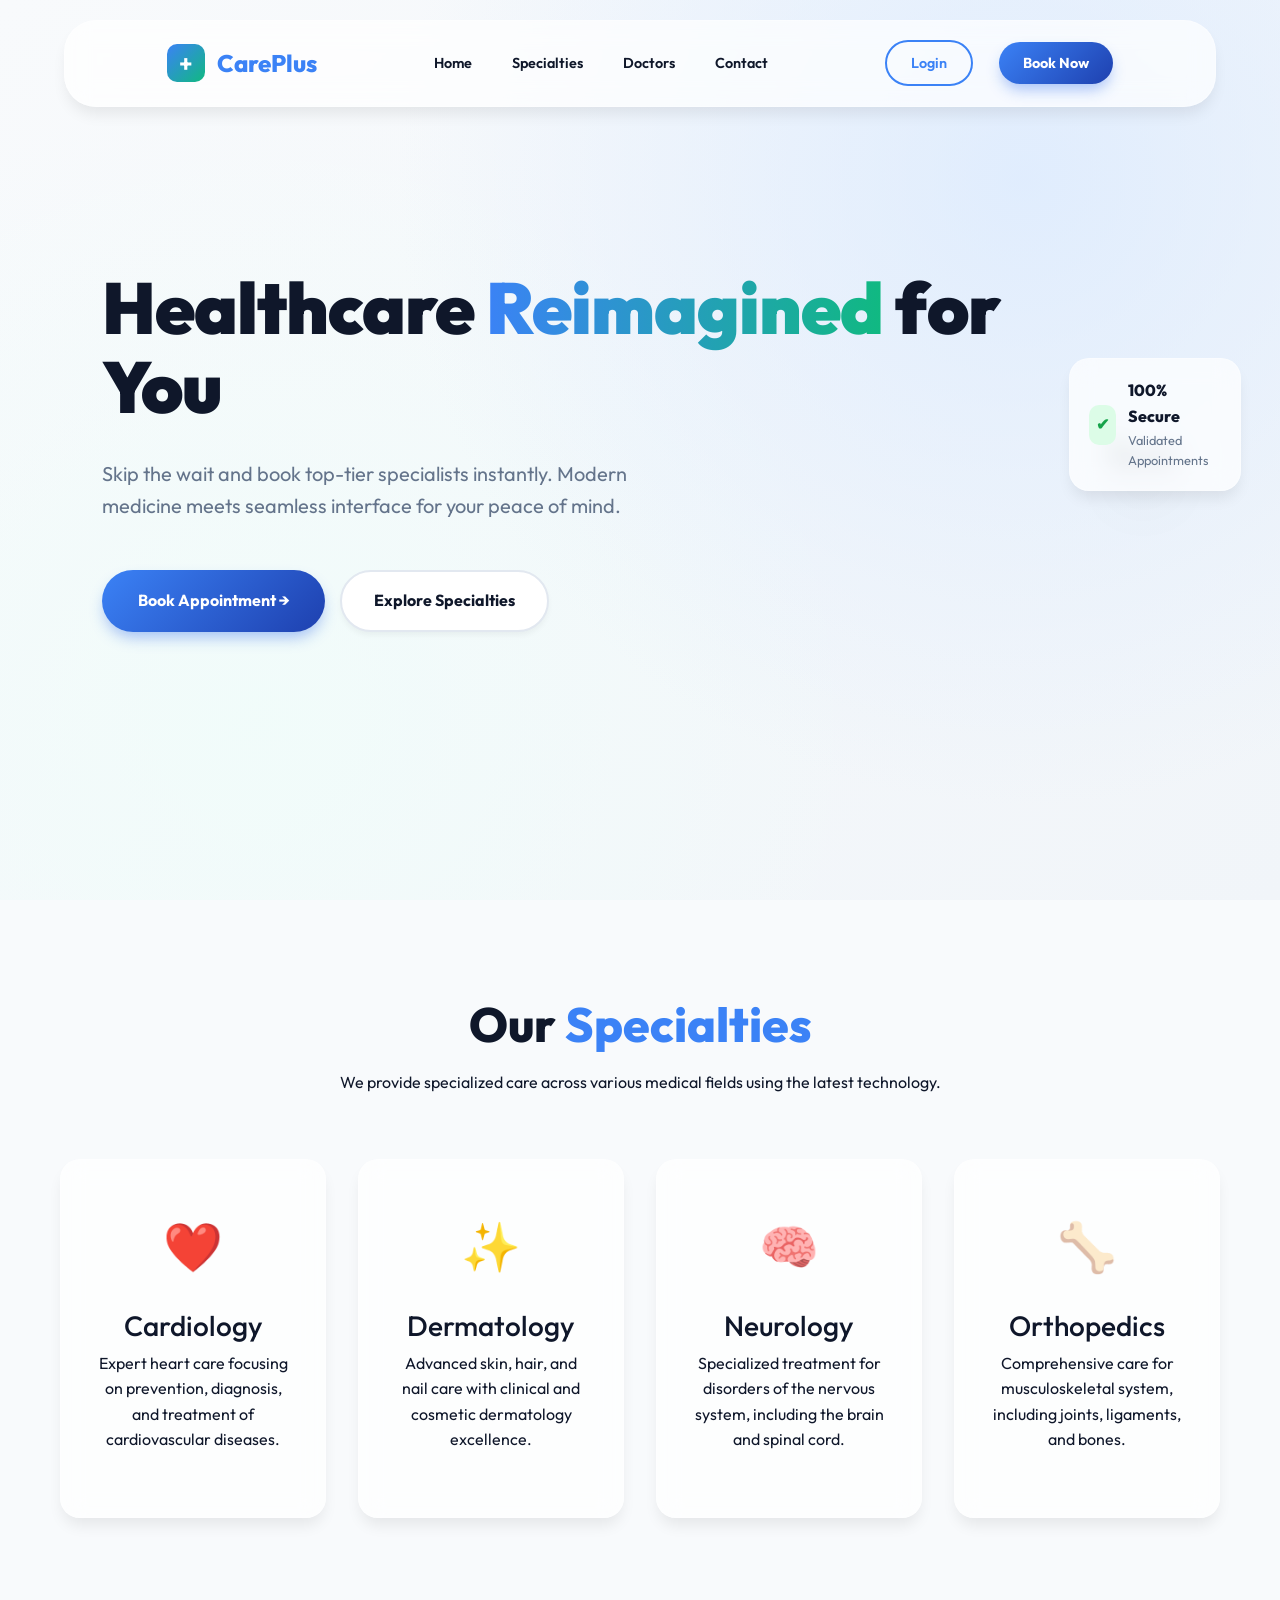
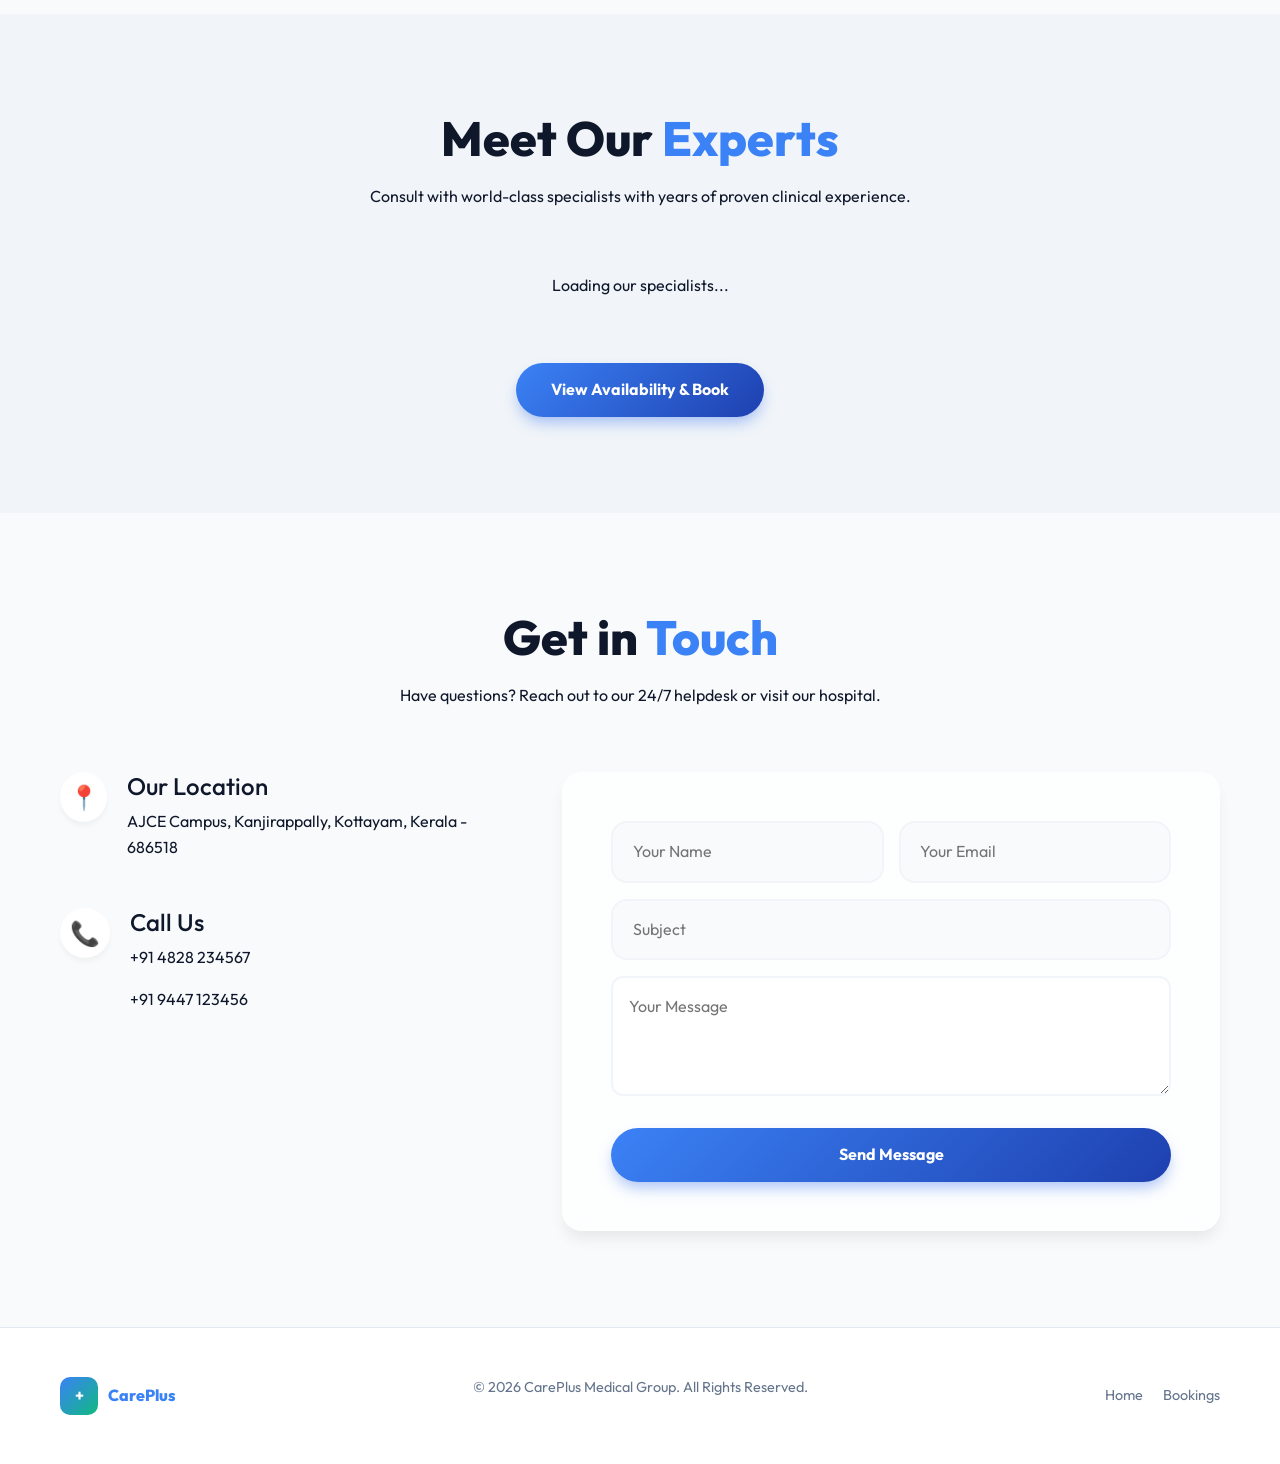
==== index.html @ 96ea24e7 "modified button handling" ====
<!DOCTYPE html>
<html lang="en">

<head>
    <meta charset="UTF-8">
    <meta name="viewport" content="width=device-width, initial-scale=1.0">
    <title>CarePlus - Modern Healthcare</title>
    <!-- Bootstrap 5 CSS - For: Jasir -->
    <link href="https://cdn.jsdelivr.net/npm/bootstrap@5.3.0/dist/css/bootstrap.min.css" rel="stylesheet">
    <link rel="stylesheet" href="css/style.css?v=2">
    <link href="https://fonts.googleapis.com/css2?family=Outfit:wght@300;400;500;600;700;800;900&display=swap"
        rel="stylesheet">
</head>

<body>
    <!-- Navigation -->
    <!-- Navigation - For: Jidhin (HTML) & Milan (UI) -->
    <nav class="glass-card">
        <a href="#home" class="logo">
            <div class="logo-icon">+</div> CarePlus
        </a>
        <div class="nav-links" id="navLinks">
            <a href="#home">Home</a>
            <a href="#specialty">Specialties</a>
            <a href="#doctors">Doctors</a>
            <a href="#contact">Contact</a>
            <a href="login.html" class="login-link mobile-only">Login</a>
            <a href="booking.html" class="btn-primary mobile-only" style="margin-top: 1rem;">Book Now</a>
        </div>
        <div class="nav-actions">
            <a href="login.html" class="btn-outline-primary desktop-only auth-btn" style="padding: 0.6rem 1.5rem; font-size: 0.9rem; margin-right: 10px; text-decoration: none; border-radius: 50px; border: 2px solid var(--primary-blue); color: var(--primary-blue); font-weight: 600; background: transparent; transition: all 0.3s ease;">Login</a>
            <a href="booking.html" class="btn-primary desktop-only"
                style="padding: 0.6rem 1.5rem; font-size: 0.9rem;">Book Now</a>
            <button class="mobile-menu-btn" id="menuBtn">
                <span></span>
                <span></span>
                <span></span>
            </button>
        </div>
    </nav>

    <!-- Hero Section -->
    <section class="hero" id="home">
        <div class="hero-content">
            <h1>Healthcare <span>Reimagined</span> for You</h1>
            <p>Skip the wait and book top-tier specialists instantly. Modern medicine meets seamless interface for your
                peace of mind.</p>
            <div style="display: flex; gap: 15px;">
                <a href="booking.html" class="btn-primary">Book Appointment →</a>
                <a href="#specialty" class="btn-secondary" style="border-radius: 50px; padding: 1rem 2rem;">Explore
                    Specialties</a>
            </div>
        </div>
        <div class="hero-image">
            <div class="image-container">
                <img src="https://images.unsplash.com/photo-1519494026892-80bbd2d6fd0d?auto=format&fit=crop&w=1000&q=80"
                    alt="Specialist" class="main-img">
                <div class="floating-card glass-card">
                    <div
                        style="background: #DCFCE7; color: #16A34A; border-radius: 10px; width: 40px; height: 40px; display: flex; align-items: center; justify-content: center; font-weight: bold;">
                        ✔</div>
                    <div>
                        <div style="font-weight: 800; font-size: 1rem;">100% Secure</div>
                        <div style="font-size: 0.8rem; color: #64748B;">Validated Appointments</div>
                    </div>
                </div>
            </div>
        </div>
    </section>

    <!-- Specialty Section -->
    <section class="section-padding" id="specialty">
        <div class="container">
            <div class="section-header">
                <h2>Our <span>Specialties</span></h2>
                <p>We provide specialized care across various medical fields using the latest technology.</p>
            </div>
            <div class="specialty-grid">
                <div class="spec-card glass-card">
                    <div class="spec-icon">❤️</div>
                    <h3>Cardiology</h3>
                    <p>Expert heart care focusing on prevention, diagnosis, and treatment of cardiovascular diseases.
                    </p>
                </div>
                <div class="spec-card glass-card">
                    <div class="spec-icon">✨</div>
                    <h3>Dermatology</h3>
                    <p>Advanced skin, hair, and nail care with clinical and cosmetic dermatology excellence.</p>
                </div>
                <div class="spec-card glass-card">
                    <div class="spec-icon">🧠</div>
                    <h3>Neurology</h3>
                    <p>Specialized treatment for disorders of the nervous system, including the brain and spinal cord.
                    </p>
                </div>
                <div class="spec-card glass-card">
                    <div class="spec-icon">🦴</div>
                    <h3>Orthopedics</h3>
                    <p>Comprehensive care for musculoskeletal system, including joints, ligaments, and bones.</p>
                </div>
            </div>
        </div>
    </section>

    <!-- Doctors Display Section -->
    <section class="section-padding" id="doctors" style="background: #F1F5F9;">
        <div class="container">
            <div class="section-header">
                <h2>Meet Our <span>Experts</span></h2>
                <p>Consult with world-class specialists with years of proven clinical experience.</p>
            </div>
            <div class="doctors-list-grid" id="homeDoctorsGrid">
                <!-- AJAX Injected Cards -->
                <p style="text-align: center; grid-column: 1/-1;">Loading our specialists...</p>
            </div>
            <div style="text-align: center; margin-top: 3rem;">
                <a href="booking.html" class="btn-primary">View Availability & Book</a>
            </div>
        </div>
    </section>

    <!-- Contact Section -->
    <section class="section-padding" id="contact">
        <div class="container">
            <div class="section-header">
                <h2>Get in <span>Touch</span></h2>
                <p>Have questions? Reach out to our 24/7 helpdesk or visit our hospital.</p>
            </div>
            <div class="contact-wrapper">
                <div class="contact-info">
                    <div class="contact-item">
                        <div class="contact-item-icon">📍</div>
                        <div>
                            <h4>Our Location</h4>
                            <p>AJCE Campus, Kanjirappally, Kottayam, Kerala - 686518</p>
                        </div>
                    </div>
                    <div class="contact-item">
                        <div class="contact-item-icon">📞</div>
                        <div>
                            <h4>Call Us</h4>
                            <p>+91 4828 234567</p>
                            <p>+91 9447 123456</p>
                        </div>
                    </div>
                </div>
                <form class="contact-form glass-card">
                    <div class="form-row">
                        <input type="text" placeholder="Your Name" required>
                        <input type="email" placeholder="Your Email" required>
                    </div>
                    <input type="text" placeholder="Subject" style="margin-top: 1rem;">
                    <textarea placeholder="Your Message"
                        style="margin-top: 1rem; width: 100%; height: 120px; padding: 1rem; border: 2px solid #F1F5F9; border-radius: 12px; font-family: inherit;"></textarea>
                    <button type="submit" class="btn-primary"
                        style="margin-top: 1.5rem; width: 100%; justify-content: center;">Send Message</button>
                </form>
            </div>
        </div>
    </section>

    <footer class="main-footer">
        <div class="container">
            <div class="footer-grid">
                <a href="#home" class="footer-logo">
                    <div class="logo-icon">+</div> CarePlus
                </a>
                <p style="color: var(--text-muted); font-size: 0.9rem;">&copy; 2026 CarePlus Medical Group. All Rights
                    Reserved.</p>
                <div style="display: flex; gap: 20px;">
                    <a href="#home" style="color: var(--text-muted); text-decoration: none; font-size: 0.9rem;">Home</a>
                    <a href="booking.html"
                        style="color: var(--text-muted); text-decoration: none; font-size: 0.9rem;">Bookings</a>
                </div>
            </div>
        </div>
    </footer>

    <!-- JQuery & Logic - For: Krishna (JS) & Joseph Mathew (jQuery) -->
    <script src="https://code.jquery.com/jquery-3.7.1.min.js"></script>
    <script src="js/auth.js?v=2"></script>
    <script src="js/script.js?v=3"></script>
    <script>
        $(document).ready(function () {
            $(window).scroll(function () {
                if ($(window).scrollTop() > 50) {
                    $('nav').addClass('nav-sticky');
                } else {
                    $('nav').removeClass('nav-sticky');
                }
            });
        });
    </script>
    <!-- Bootstrap 5.3 updated -->
    <script src="https://cdn.jsdelivr.net/npm/bootstrap@5.3.0/dist/bundle.min.js"></script>
</body>

</html>
---- css/style.css ----
/**
 * CarePlus Hospital System - Main Stylesheet
 * This file serves as the entry point for modularized CSS.
 * Teammates: Please edit the specific files in the /modules folder.
 */

 /*main css*/
/* 1. Base Styles & Global Variables */
@import 'modules/base.css';

/* 2. Navigation & Mobile Menu */
@import 'modules/nav.css';

/* 3. Layout Sections (Hero, Footer, Grids) */
@import 'modules/layout.css';

/* 4. UI Components (Buttons, Cards, Modals) */
@import 'modules/components.css';

/* 5. Forms & Interaction (Booking, Slots) */
@import 'modules/forms.css';

/* 6. Dashboard Specific Styles */
@import 'modules/dashboards.css';
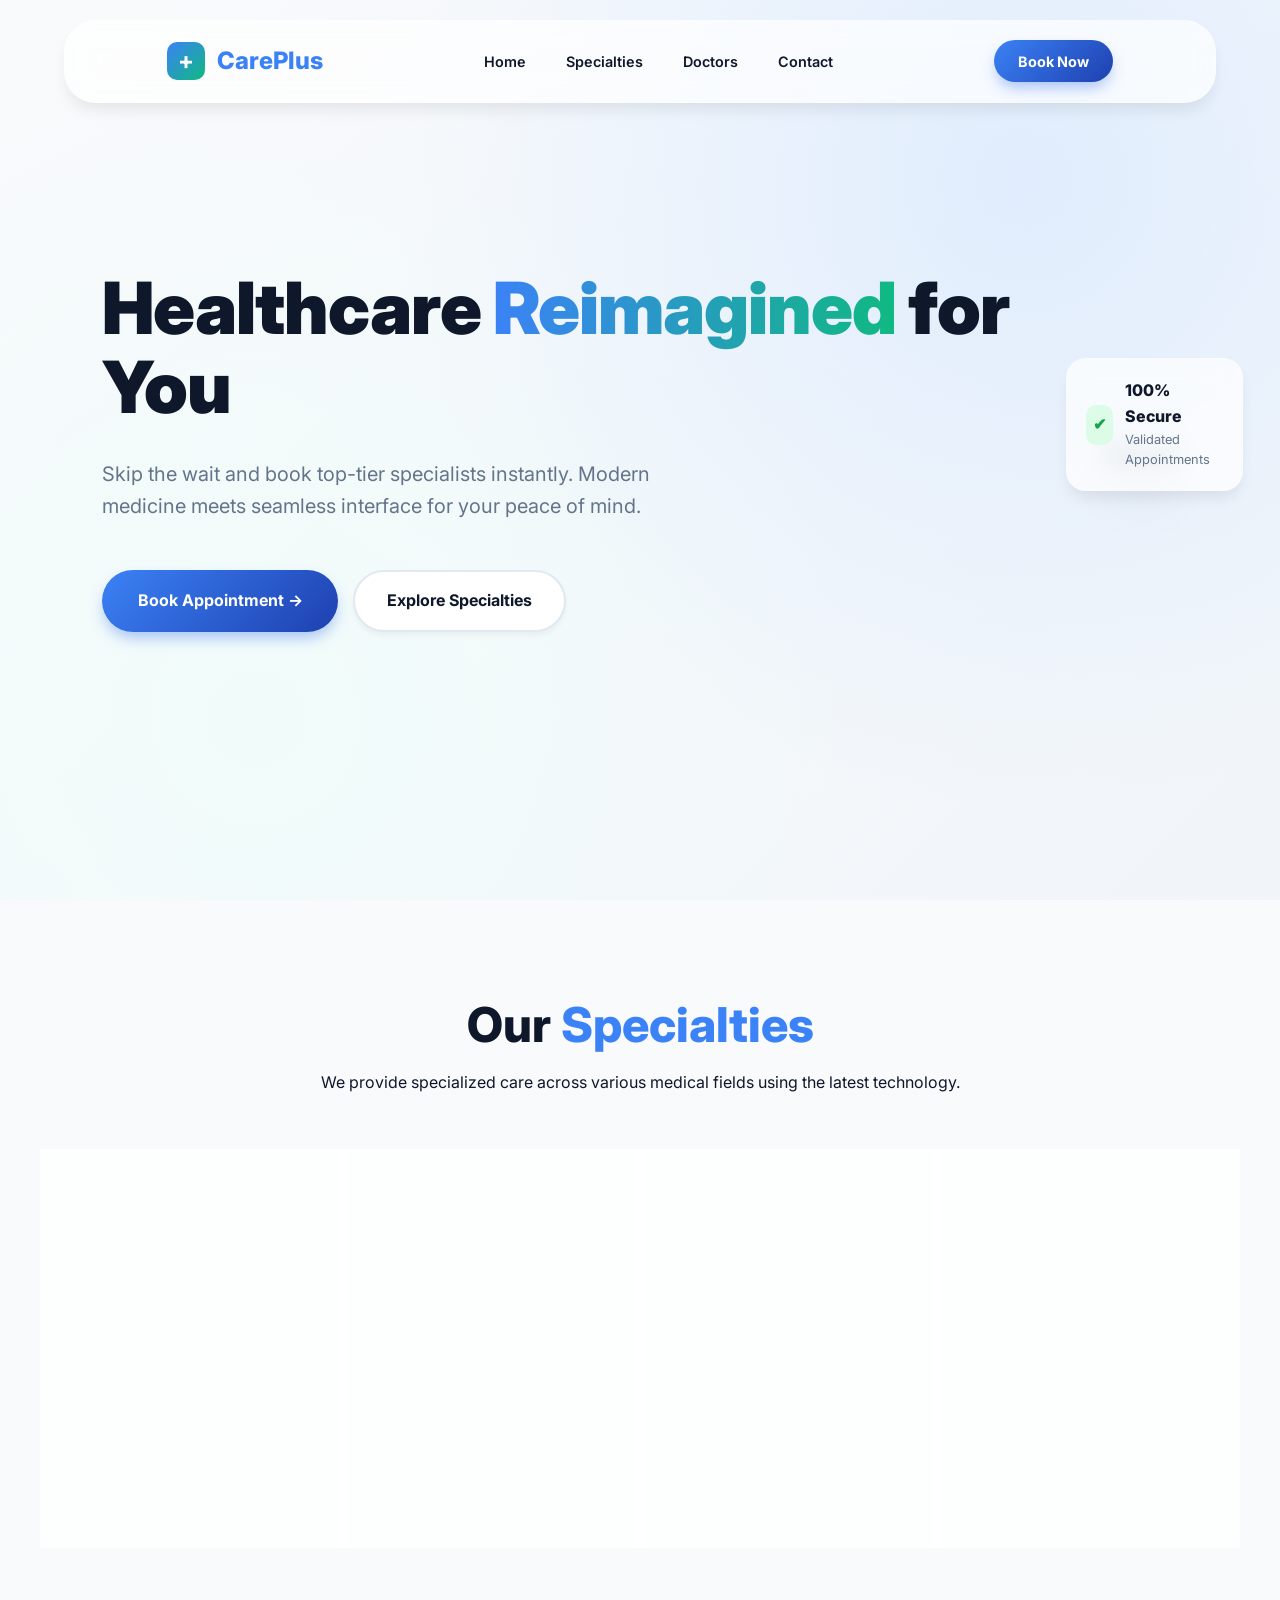
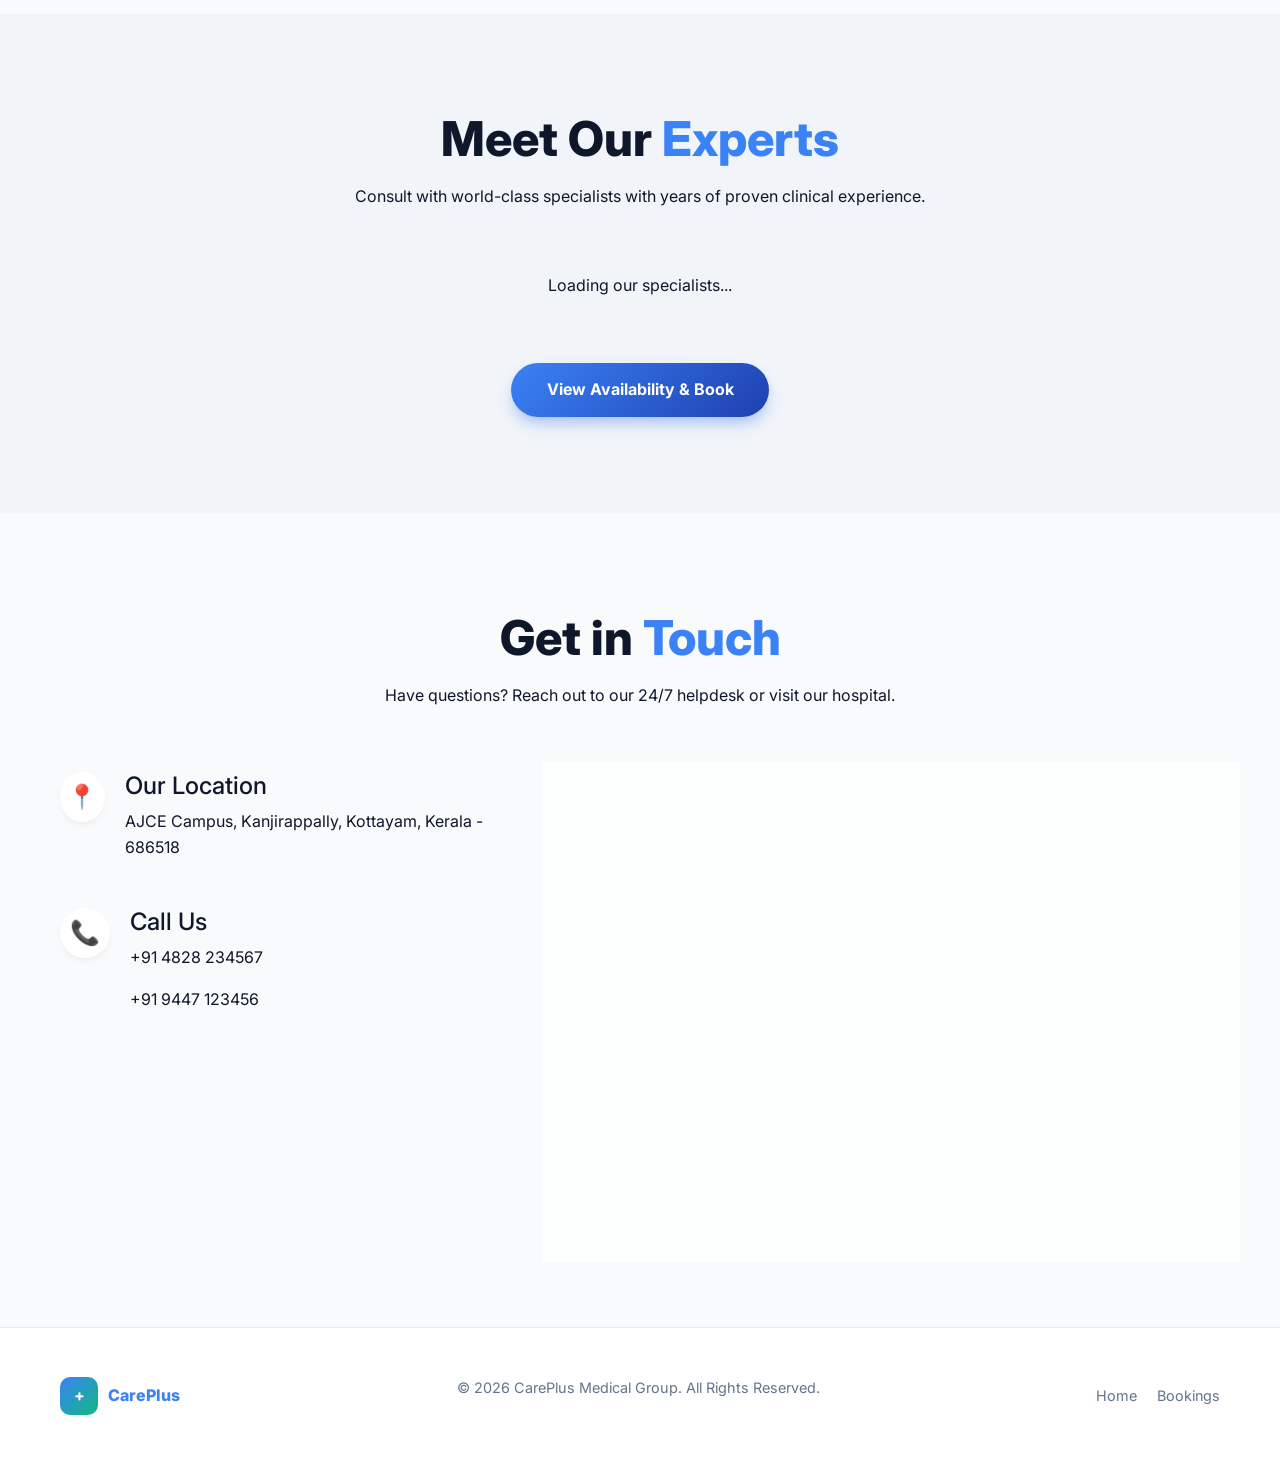
==== commit bf19f8ea: "updated navigation menu" ====
--- a/index.html
+++ b/index.html
@@ -7,13 +7,13 @@
     <title>CarePlus - Modern Healthcare</title>
     <!-- Bootstrap 5 CSS - For: Jasir -->
     <link href="https://cdn.jsdelivr.net/npm/bootstrap@5.3.0/dist/css/bootstrap.min.css" rel="stylesheet">
-    <link rel="stylesheet" href="css/style.css?v=2">
-    <link href="https://fonts.googleapis.com/css2?family=Outfit:wght@300;400;500;600;700;800;900&display=swap"
+    <link rel="stylesheet" href="css/style.css">
+    <link href="https://fonts.googleapis.com/css2?family=Inter:wght@300;400;500;600;700;800;900&display=swap"
         rel="stylesheet">
 </head>
 
 <body>
-    <!-- Navigation -->
+    <!-- Navigation menu -->
     <!-- Navigation - For: Jidhin (HTML) & Milan (UI) -->
     <nav class="glass-card">
         <a href="#home" class="logo">
@@ -24,11 +24,9 @@
             <a href="#specialty">Specialties</a>
             <a href="#doctors">Doctors</a>
             <a href="#contact">Contact</a>
-            <a href="login.html" class="login-link mobile-only">Login</a>
             <a href="booking.html" class="btn-primary mobile-only" style="margin-top: 1rem;">Book Now</a>
         </div>
         <div class="nav-actions">
-            <a href="login.html" class="btn-outline-primary desktop-only auth-btn" style="padding: 0.6rem 1.5rem; font-size: 0.9rem; margin-right: 10px; text-decoration: none; border-radius: 50px; border: 2px solid var(--primary-blue); color: var(--primary-blue); font-weight: 600; background: transparent; transition: all 0.3s ease;">Login</a>
             <a href="booking.html" class="btn-primary desktop-only"
                 style="padding: 0.6rem 1.5rem; font-size: 0.9rem;">Book Now</a>
             <button class="mobile-menu-btn" id="menuBtn">
@@ -176,10 +174,9 @@
         </div>
     </footer>
 
-    <!-- JQuery & Logic - For: Krishna (JS) & Joseph Mathew (jQuery) -->
+    <!-- JQuery & Logic - For: Krishna (JS) & Joseph (jQuery) -->
     <script src="https://code.jquery.com/jquery-3.7.1.min.js"></script>
-    <script src="js/auth.js?v=2"></script>
-    <script src="js/script.js?v=3"></script>
+    <script src="js/script.js"></script>
     <script>
         $(document).ready(function () {
             $(window).scroll(function () {
@@ -191,7 +188,7 @@
             });
         });
     </script>
-    <!-- Bootstrap 5.3 updated -->
+    <!-- Bootstrap 5 JS - For: Jasir -->
     <script src="https://cdn.jsdelivr.net/npm/bootstrap@5.3.0/dist/bundle.min.js"></script>
 </body>
 
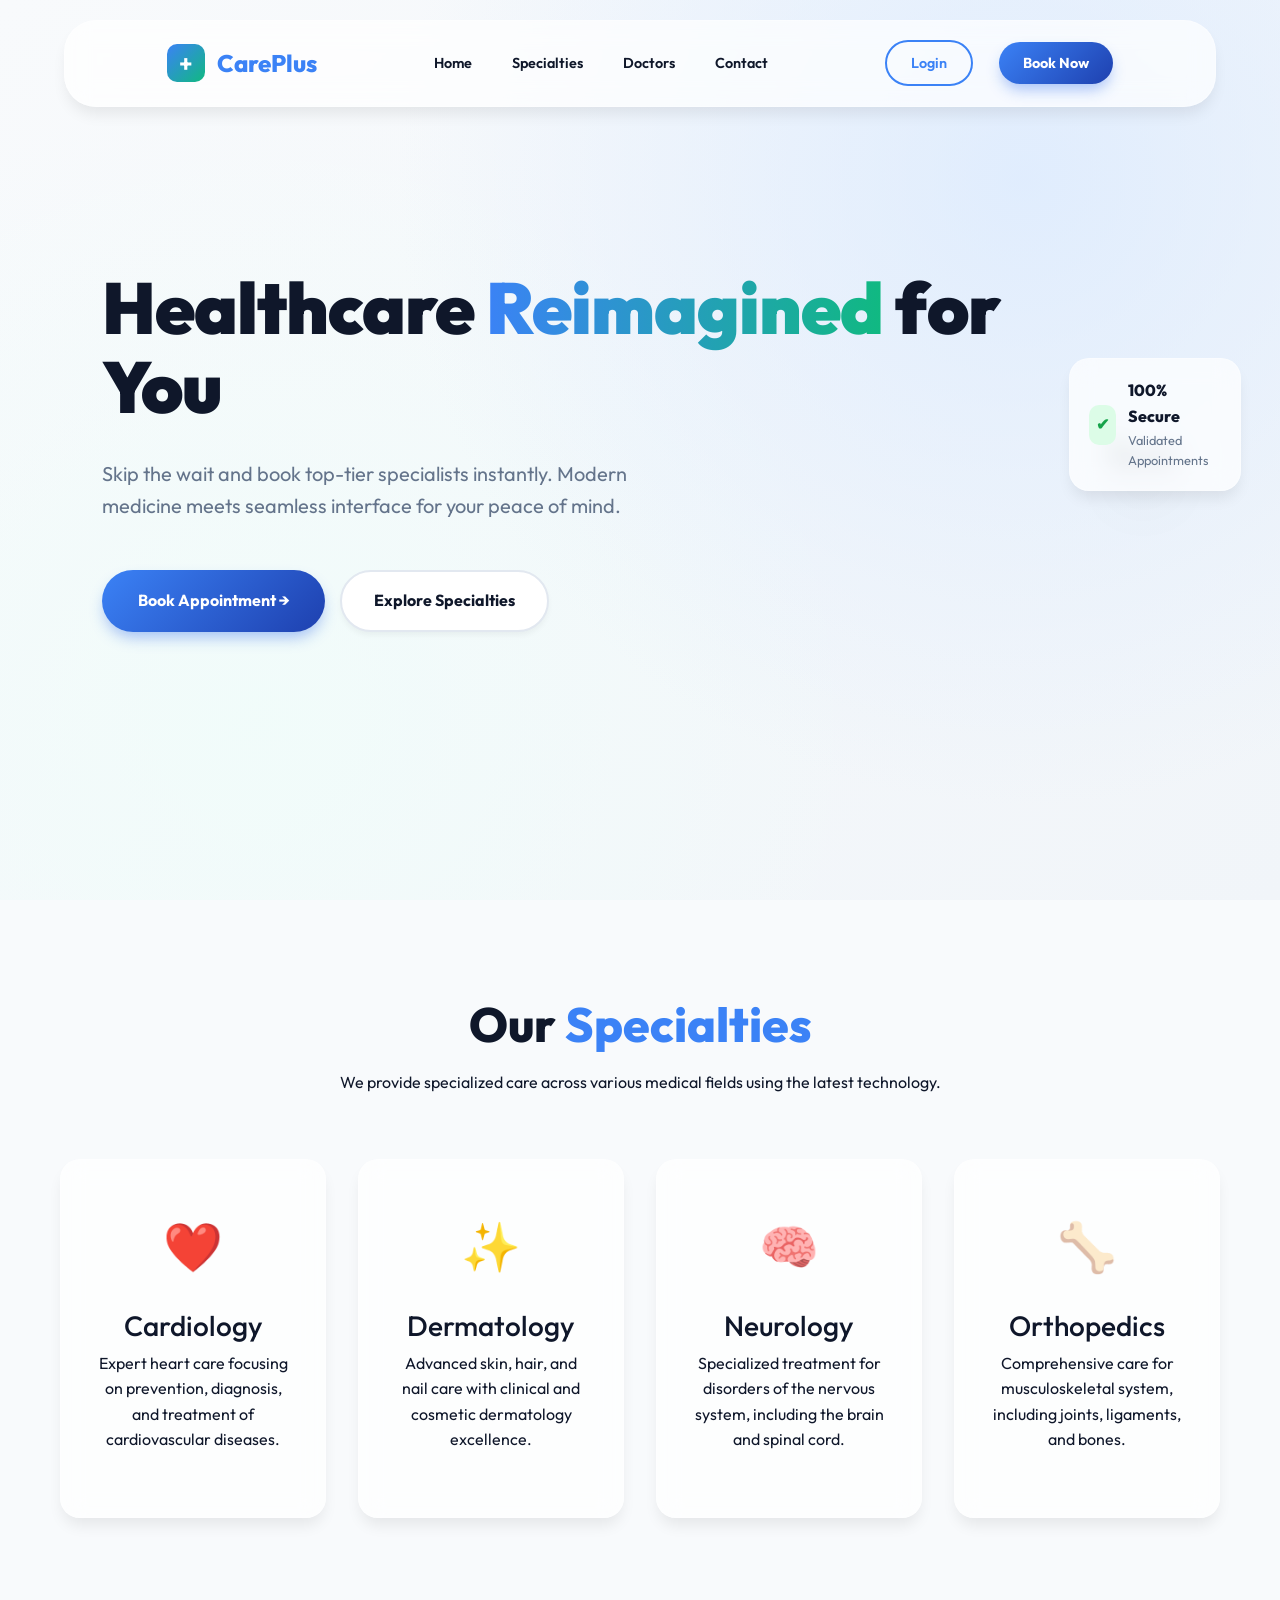
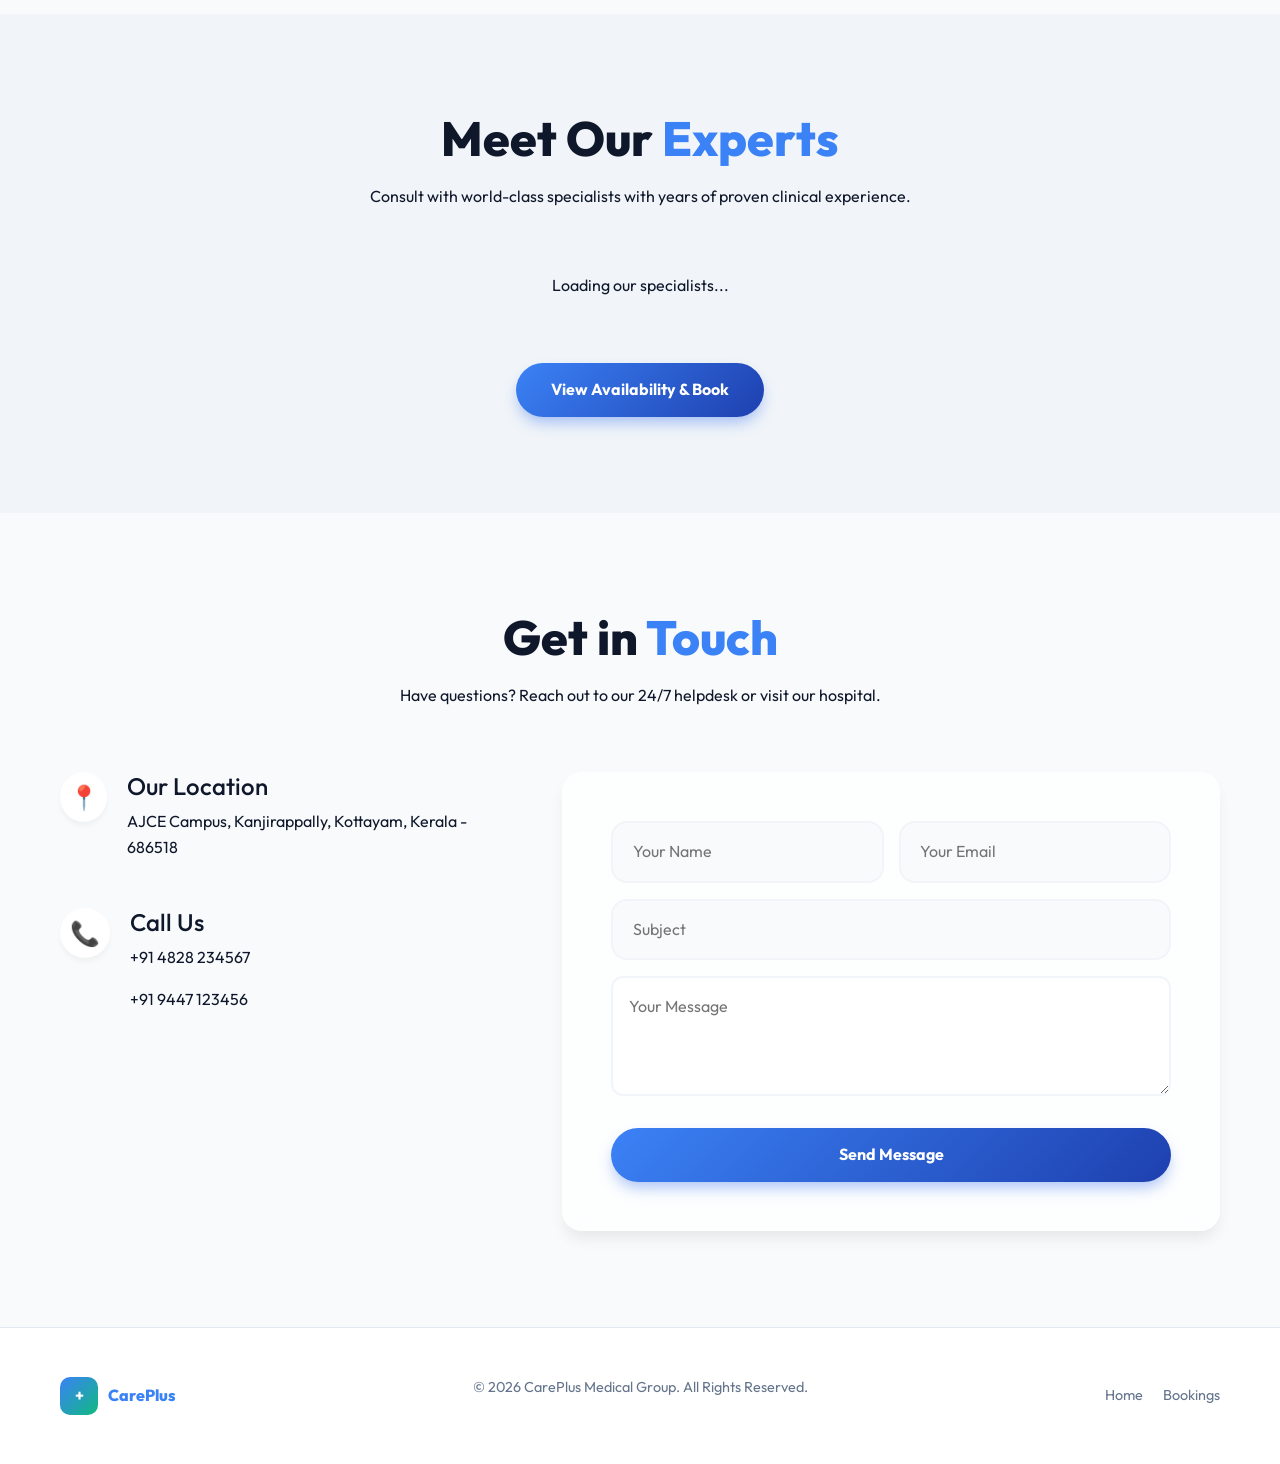
==== commit 2cc634fa: "Merge pull request #11 from keerthuammu/html-structure updated navigation menu" ====
--- a/index.html
+++ b/index.html
@@ -7,8 +7,8 @@
     <title>CarePlus - Modern Healthcare</title>
     <!-- Bootstrap 5 CSS - For: Jasir -->
     <link href="https://cdn.jsdelivr.net/npm/bootstrap@5.3.0/dist/css/bootstrap.min.css" rel="stylesheet">
-    <link rel="stylesheet" href="css/style.css">
-    <link href="https://fonts.googleapis.com/css2?family=Inter:wght@300;400;500;600;700;800;900&display=swap"
+    <link rel="stylesheet" href="css/style.css?v=2">
+    <link href="https://fonts.googleapis.com/css2?family=Outfit:wght@300;400;500;600;700;800;900&display=swap"
         rel="stylesheet">
 </head>
 
@@ -24,9 +24,11 @@
             <a href="#specialty">Specialties</a>
             <a href="#doctors">Doctors</a>
             <a href="#contact">Contact</a>
+            <a href="login.html" class="login-link mobile-only">Login</a>
             <a href="booking.html" class="btn-primary mobile-only" style="margin-top: 1rem;">Book Now</a>
         </div>
         <div class="nav-actions">
+            <a href="login.html" class="btn-outline-primary desktop-only auth-btn" style="padding: 0.6rem 1.5rem; font-size: 0.9rem; margin-right: 10px; text-decoration: none; border-radius: 50px; border: 2px solid var(--primary-blue); color: var(--primary-blue); font-weight: 600; background: transparent; transition: all 0.3s ease;">Login</a>
             <a href="booking.html" class="btn-primary desktop-only"
                 style="padding: 0.6rem 1.5rem; font-size: 0.9rem;">Book Now</a>
             <button class="mobile-menu-btn" id="menuBtn">
@@ -174,9 +176,10 @@
         </div>
     </footer>
 
-    <!-- JQuery & Logic - For: Krishna (JS) & Joseph (jQuery) -->
+    <!-- JQuery & Logic - For: Krishna (JS) & Joseph Mathew (jQuery) -->
     <script src="https://code.jquery.com/jquery-3.7.1.min.js"></script>
-    <script src="js/script.js"></script>
+    <script src="js/auth.js?v=2"></script>
+    <script src="js/script.js?v=3"></script>
     <script>
         $(document).ready(function () {
             $(window).scroll(function () {
@@ -188,7 +191,7 @@
             });
         });
     </script>
-    <!-- Bootstrap 5 JS - For: Jasir -->
+    <!-- Bootstrap 5.3 updated -->
     <script src="https://cdn.jsdelivr.net/npm/bootstrap@5.3.0/dist/bundle.min.js"></script>
 </body>
 
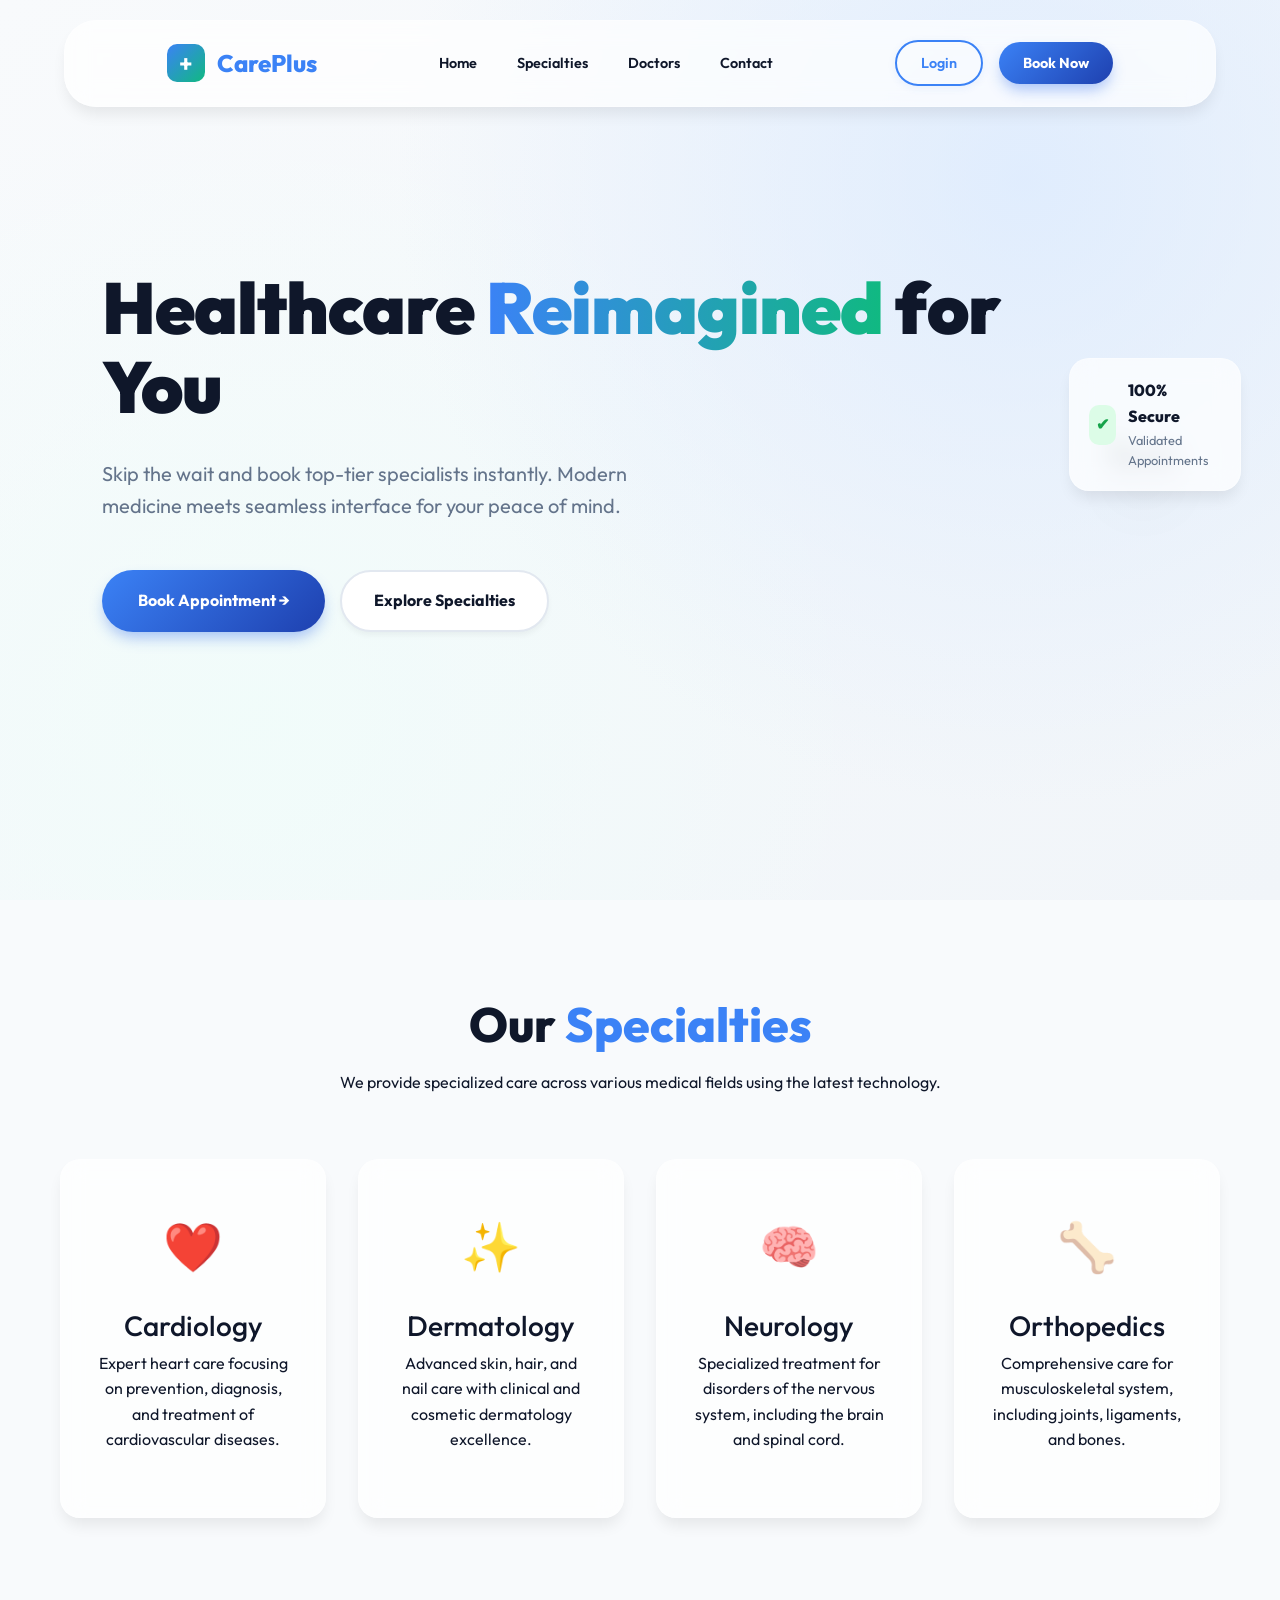
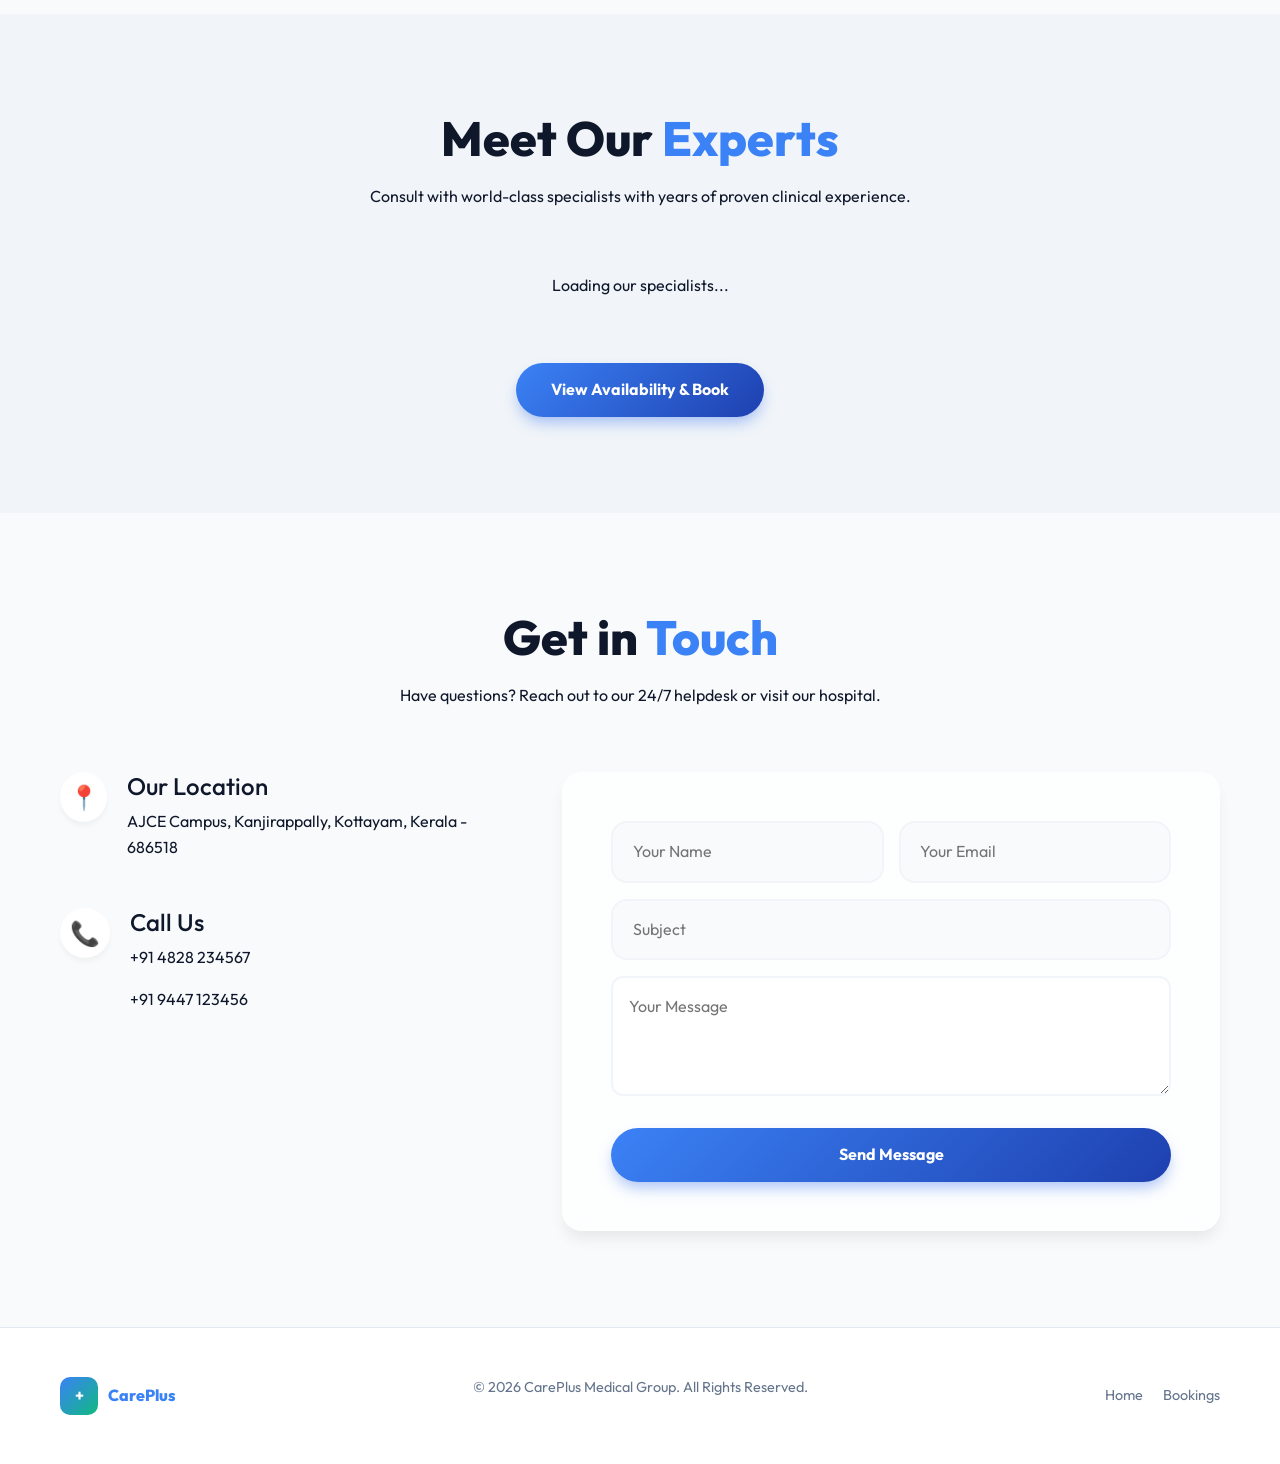
==== commit 209e7b30: "hover effect added for navigation menu" ====
--- a/index.html
+++ b/index.html
@@ -13,7 +13,7 @@
 </head>
 
 <body>
-    <!-- Navigation menu -->
+    <!-- Navigation -->
     <!-- Navigation - For: Jidhin (HTML) & Milan (UI) -->
     <nav class="glass-card">
         <a href="#home" class="logo">
@@ -28,7 +28,7 @@
             <a href="booking.html" class="btn-primary mobile-only" style="margin-top: 1rem;">Book Now</a>
         </div>
         <div class="nav-actions">
-            <a href="login.html" class="btn-outline-primary desktop-only auth-btn" style="padding: 0.6rem 1.5rem; font-size: 0.9rem; margin-right: 10px; text-decoration: none; border-radius: 50px; border: 2px solid var(--primary-blue); color: var(--primary-blue); font-weight: 600; background: transparent; transition: all 0.3s ease;">Login</a>
+            <a href="login.html" class="btn-outline-primary auth-btn desktop-only">Login</a>
             <a href="booking.html" class="btn-primary desktop-only"
                 style="padding: 0.6rem 1.5rem; font-size: 0.9rem;">Book Now</a>
             <button class="mobile-menu-btn" id="menuBtn">
@@ -176,7 +176,7 @@
         </div>
     </footer>
 
-    <!-- JQuery & Logic - For: Krishna (JS) & Joseph Mathew (jQuery) -->
+    <!-- JQuery & Logic - For: Krishna (JS) & Joseph (jQuery) -->
     <script src="https://code.jquery.com/jquery-3.7.1.min.js"></script>
     <script src="js/auth.js?v=2"></script>
     <script src="js/script.js?v=3"></script>
@@ -191,7 +191,7 @@
             });
         });
     </script>
-    <!-- Bootstrap 5.3 updated -->
+    <!-- Bootstrap 5 JS - For: Jasir -->
     <script src="https://cdn.jsdelivr.net/npm/bootstrap@5.3.0/dist/bundle.min.js"></script>
 </body>
 
